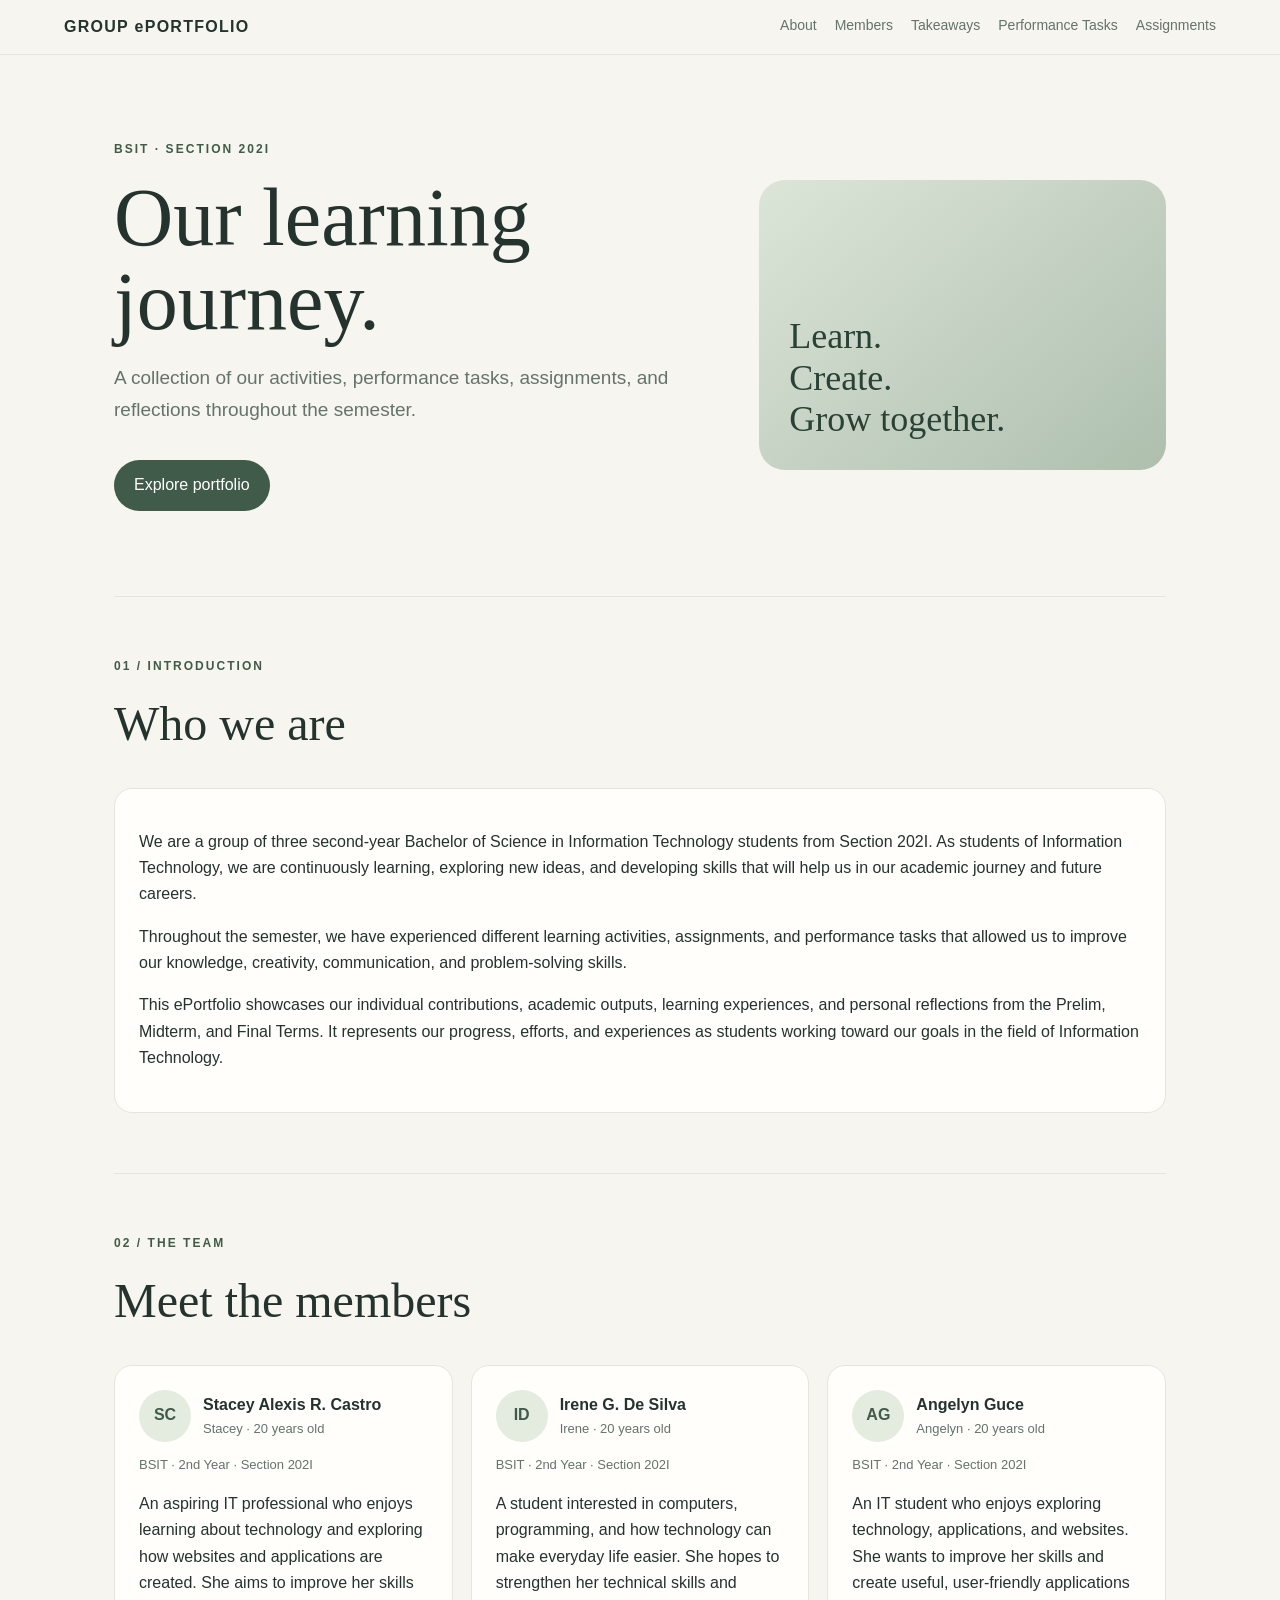
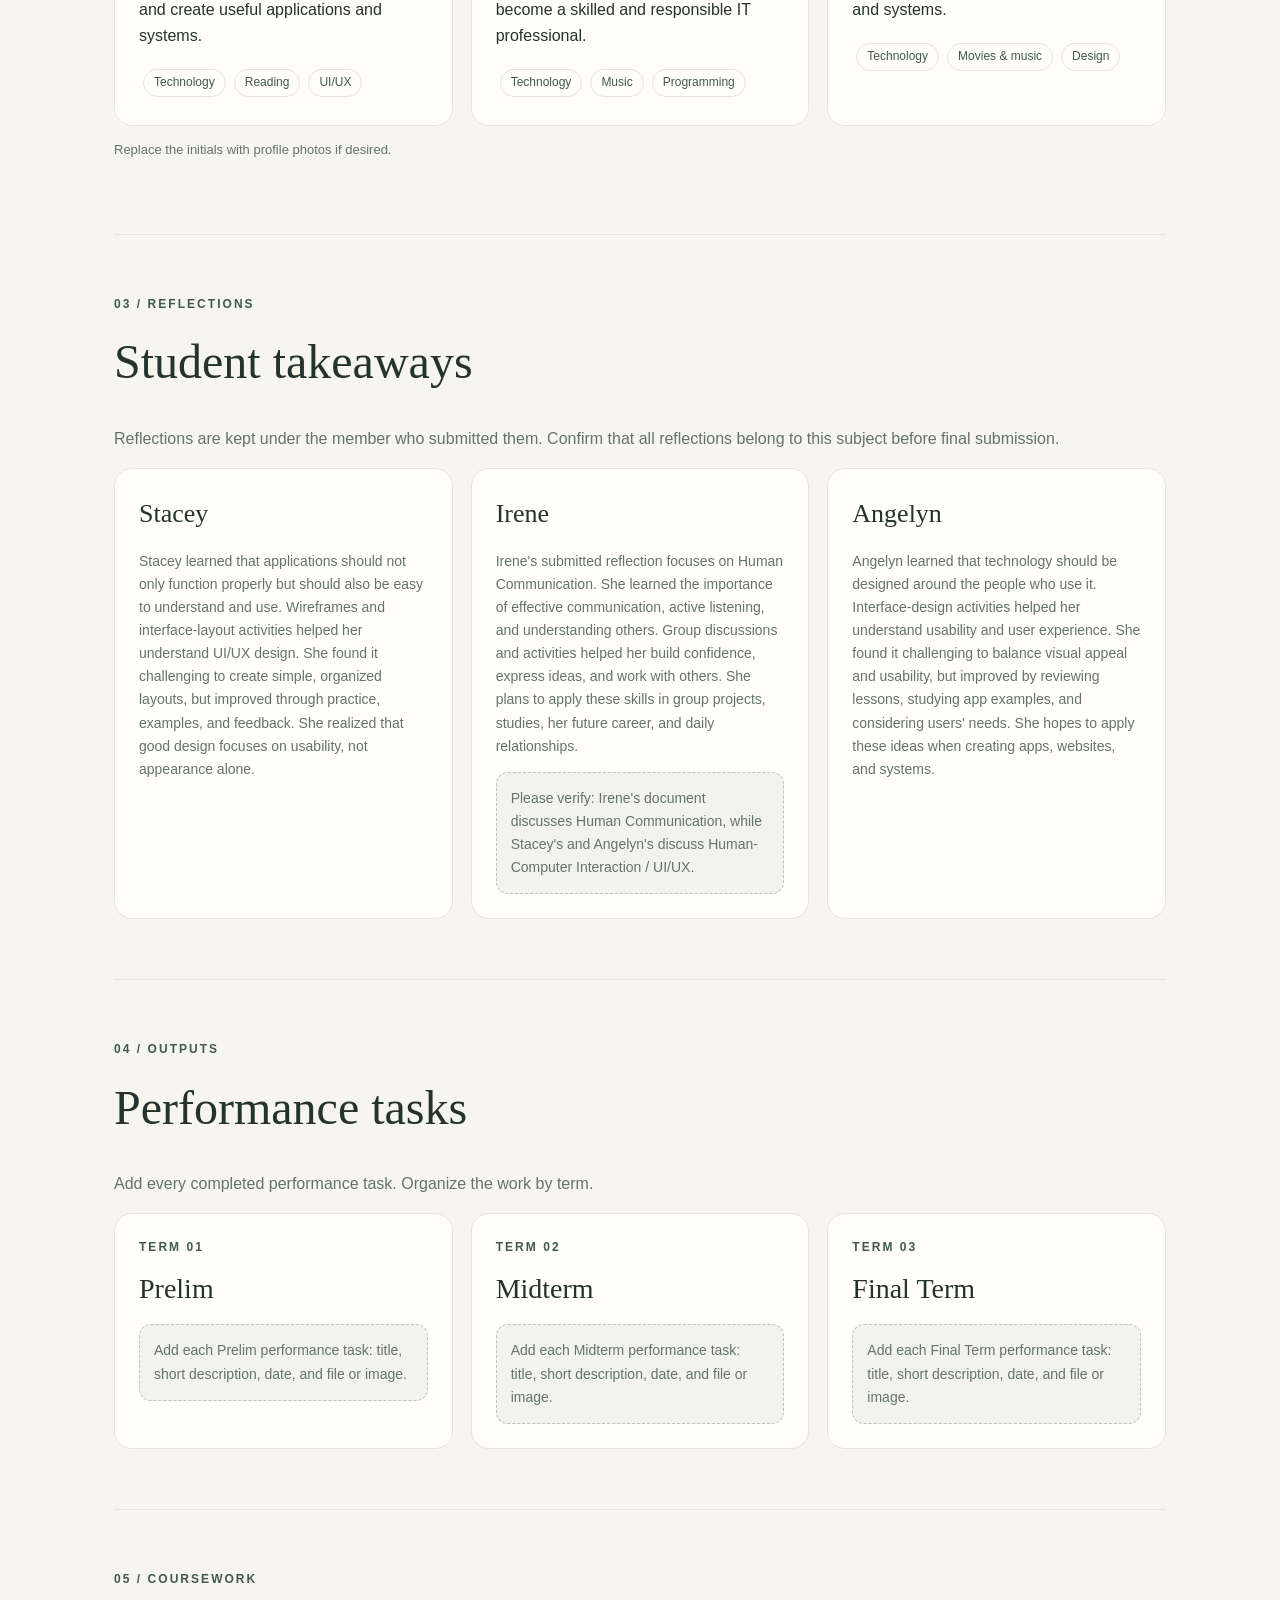
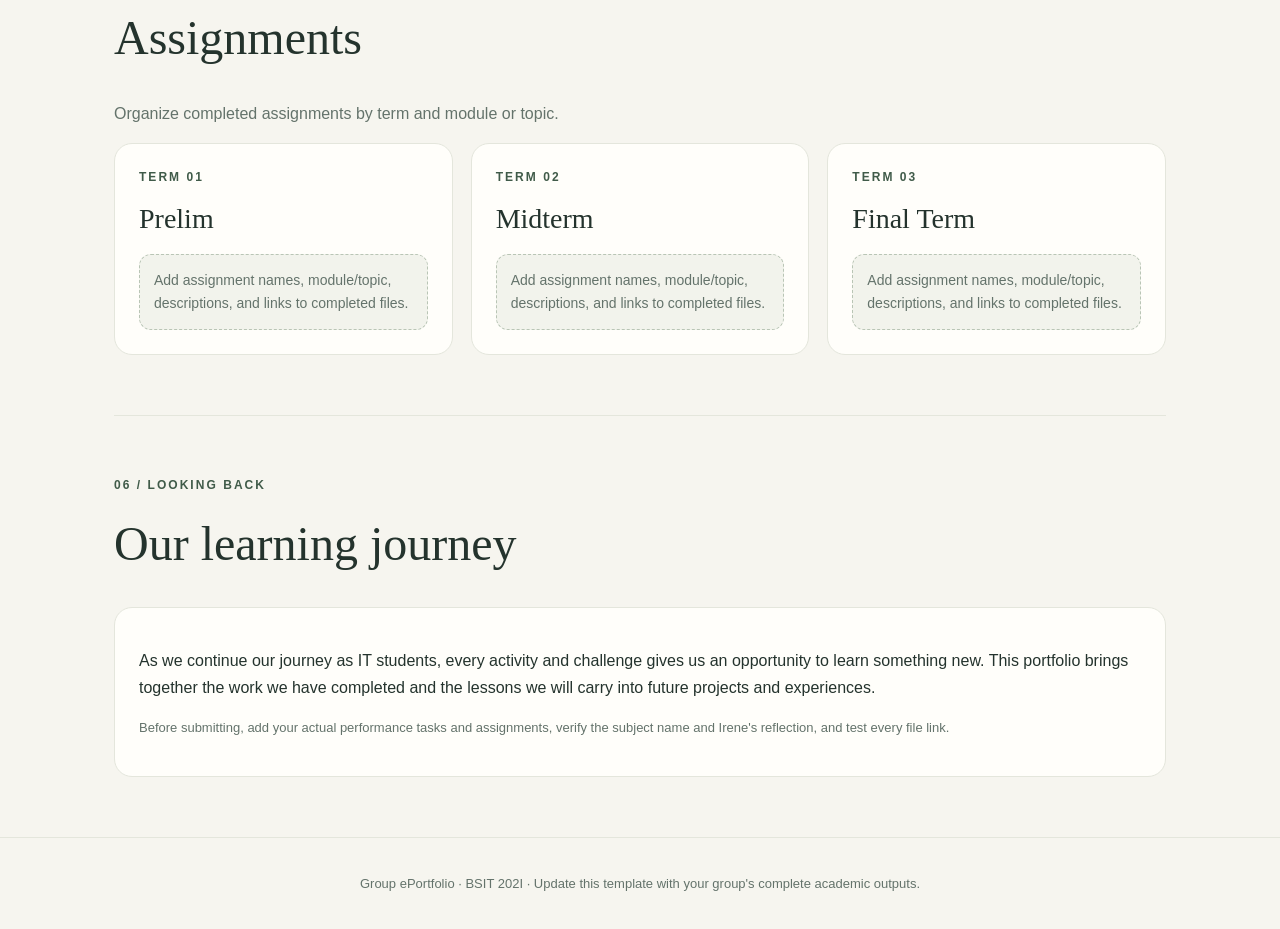
==== index.html @ 615e90ab "Add files via upload" ====
<!doctype html>
<html lang="en"><head><meta charset="utf-8"><meta name="viewport" content="width=device-width,initial-scale=1">
<title>Group ePortfolio | BSIT 202I</title>
<style>
:root{--bg:#f6f5ef;--ink:#24332d;--muted:#64736b;--green:#405b49;--line:#e4e6dc;--card:#fffefa}
*{box-sizing:border-box}html{scroll-behavior:smooth}body{margin:0;background:var(--bg);color:var(--ink);font:16px/1.65 Arial,sans-serif}
header{position:sticky;top:0;background:#f6f5eff2;border-bottom:1px solid var(--line);padding:14px 5%;z-index:2;display:flex;justify-content:space-between;gap:20px;flex-wrap:wrap}
.brand{font-weight:800;letter-spacing:.08em}nav{display:flex;gap:18px;flex-wrap:wrap}a{color:var(--green);text-decoration:none}nav a{font-size:14px;color:var(--muted)}
main{max-width:1100px;margin:auto;padding:0 24px}.hero{padding:85px 0;display:grid;grid-template-columns:1.2fr .8fr;gap:35px;align-items:center}
.eyebrow{font-size:12px;text-transform:uppercase;letter-spacing:.17em;font-weight:bold;color:var(--green)}
h1,h2,.term h3,.take h3{font-family:Georgia,serif;font-weight:normal}h1{font-size:clamp(48px,7vw,82px);line-height:1.02;margin:16px 0}
h2{font-size:clamp(34px,5vw,48px);margin:8px 0 24px}.lead{color:var(--muted);font-size:19px;max-width:580px}
.art{min-height:290px;border-radius:26px;background:linear-gradient(140deg,#dce5d8,#aebfae);padding:30px;display:flex;align-items:end;font:36px/1.15 Georgia;color:#294235}
.btn{display:inline-block;background:var(--green);color:white;padding:12px 20px;border-radius:30px;margin-top:16px}
section{padding:60px 0;border-top:1px solid var(--line)}.muted{color:var(--muted)}.card,.term{background:var(--card);border:1px solid var(--line);border-radius:18px;padding:24px}
.grid{display:grid;grid-template-columns:repeat(3,1fr);gap:18px}.avatar{width:52px;height:52px;border-radius:50%;background:#e4ebdf;display:inline-grid;place-items:center;color:var(--green);font-weight:bold;margin-right:12px}
.memberhead{display:flex;align-items:center;margin-bottom:12px}.meta{font-size:13px;color:var(--muted)}
.tag{display:inline-block;border:1px solid var(--line);border-radius:30px;padding:3px 10px;font-size:12px;margin:4px;color:var(--green)}
.take h3{font-size:26px;margin:0}.take p{font-size:14px;color:var(--muted)}
.term h3{font-size:28px;margin:8px 0}.placeholder{border:1px dashed #b9c5b5;background:#f2f3ec;border-radius:12px;padding:14px;color:var(--muted);font-size:14px;margin-top:12px}
footer{text-align:center;border-top:1px solid var(--line);padding:35px;color:var(--muted);font-size:13px}
@media(max-width:760px){.hero{grid-template-columns:1fr;padding:55px 0}.grid{grid-template-columns:1fr}header{display:block}nav{margin-top:10px;gap:12px}}
</style></head><body>
<header><div class="brand">GROUP ePORTFOLIO</div><nav><a href="#about">About</a><a href="#members">Members</a><a href="#takeaways">Takeaways</a><a href="#pt">Performance Tasks</a><a href="#assignments">Assignments</a></nav></header>
<main>
<div class="hero"><div><div class="eyebrow">BSIT · Section 202I</div><h1>Our learning<br>journey.</h1><p class="lead">A collection of our activities, performance tasks, assignments, and reflections throughout the semester.</p><a class="btn" href="#about">Explore portfolio</a></div><div class="art">Learn.<br>Create.<br>Grow together.</div></div>
<section id="about"><div class="eyebrow">01 / Introduction</div><h2>Who we are</h2><div class="card">
<p>We are a group of three second-year Bachelor of Science in Information Technology students from Section 202I. As students of Information Technology, we are continuously learning, exploring new ideas, and developing skills that will help us in our academic journey and future careers.</p>
<p>Throughout the semester, we have experienced different learning activities, assignments, and performance tasks that allowed us to improve our knowledge, creativity, communication, and problem-solving skills.</p>
<p>This ePortfolio showcases our individual contributions, academic outputs, learning experiences, and personal reflections from the Prelim, Midterm, and Final Terms. It represents our progress, efforts, and experiences as students working toward our goals in the field of Information Technology.</p></div></section>
<section id="members"><div class="eyebrow">02 / The team</div><h2>Meet the members</h2><div class="grid">
<article class="card"><div class="memberhead"><div class="avatar">SC</div><div><b>Stacey Alexis R. Castro</b><div class="meta">Stacey · 20 years old</div></div></div><div class="meta">BSIT · 2nd Year · Section 202I</div><p>An aspiring IT professional who enjoys learning about technology and exploring how websites and applications are created. She aims to improve her skills and create useful applications and systems.</p><span class="tag">Technology</span><span class="tag">Reading</span><span class="tag">UI/UX</span></article>
<article class="card"><div class="memberhead"><div class="avatar">ID</div><div><b>Irene G. De Silva</b><div class="meta">Irene · 20 years old</div></div></div><div class="meta">BSIT · 2nd Year · Section 202I</div><p>A student interested in computers, programming, and how technology can make everyday life easier. She hopes to strengthen her technical skills and become a skilled and responsible IT professional.</p><span class="tag">Technology</span><span class="tag">Music</span><span class="tag">Programming</span></article>
<article class="card"><div class="memberhead"><div class="avatar">AG</div><div><b>Angelyn Guce</b><div class="meta">Angelyn · 20 years old</div></div></div><div class="meta">BSIT · 2nd Year · Section 202I</div><p>An IT student who enjoys exploring technology, applications, and websites. She wants to improve her skills and create useful, user-friendly applications and systems.</p><span class="tag">Technology</span><span class="tag">Movies & music</span><span class="tag">Design</span></article>
</div><p class="meta">Replace the initials with profile photos if desired.</p></section>
<section id="takeaways"><div class="eyebrow">03 / Reflections</div><h2>Student takeaways</h2><p class="muted">Reflections are kept under the member who submitted them. Confirm that all reflections belong to this subject before final submission.</p><div class="grid">
<article class="card take"><h3>Stacey</h3><p>Stacey learned that applications should not only function properly but should also be easy to understand and use. Wireframes and interface-layout activities helped her understand UI/UX design. She found it challenging to create simple, organized layouts, but improved through practice, examples, and feedback. She realized that good design focuses on usability, not appearance alone.</p></article>
<article class="card take"><h3>Irene</h3><p>Irene's submitted reflection focuses on Human Communication. She learned the importance of effective communication, active listening, and understanding others. Group discussions and activities helped her build confidence, express ideas, and work with others. She plans to apply these skills in group projects, studies, her future career, and daily relationships.</p><div class="placeholder">Please verify: Irene's document discusses Human Communication, while Stacey's and Angelyn's discuss Human-Computer Interaction / UI/UX.</div></article>
<article class="card take"><h3>Angelyn</h3><p>Angelyn learned that technology should be designed around the people who use it. Interface-design activities helped her understand usability and user experience. She found it challenging to balance visual appeal and usability, but improved by reviewing lessons, studying app examples, and considering users' needs. She hopes to apply these ideas when creating apps, websites, and systems.</p></article>
</div></section>
<section id="pt"><div class="eyebrow">04 / Outputs</div><h2>Performance tasks</h2><p class="muted">Add every completed performance task. Organize the work by term.</p><div class="grid">
<div class="term"><div class="eyebrow">Term 01</div><h3>Prelim</h3><div class="placeholder">Add each Prelim performance task: title, short description, date, and file or image.</div></div>
<div class="term"><div class="eyebrow">Term 02</div><h3>Midterm</h3><div class="placeholder">Add each Midterm performance task: title, short description, date, and file or image.</div></div>
<div class="term"><div class="eyebrow">Term 03</div><h3>Final Term</h3><div class="placeholder">Add each Final Term performance task: title, short description, date, and file or image.</div></div>
</div></section>
<section id="assignments"><div class="eyebrow">05 / Coursework</div><h2>Assignments</h2><p class="muted">Organize completed assignments by term and module or topic.</p><div class="grid">
<div class="term"><div class="eyebrow">Term 01</div><h3>Prelim</h3><div class="placeholder">Add assignment names, module/topic, descriptions, and links to completed files.</div></div>
<div class="term"><div class="eyebrow">Term 02</div><h3>Midterm</h3><div class="placeholder">Add assignment names, module/topic, descriptions, and links to completed files.</div></div>
<div class="term"><div class="eyebrow">Term 03</div><h3>Final Term</h3><div class="placeholder">Add assignment names, module/topic, descriptions, and links to completed files.</div></div>
</div></section>
<section><div class="eyebrow">06 / Looking back</div><h2>Our learning journey</h2><div class="card"><p>As we continue our journey as IT students, every activity and challenge gives us an opportunity to learn something new. This portfolio brings together the work we have completed and the lessons we will carry into future projects and experiences.</p><p class="meta">Before submitting, add your actual performance tasks and assignments, verify the subject name and Irene's reflection, and test every file link.</p></div></section>
</main><footer>Group ePortfolio · BSIT 202I · Update this template with your group's complete academic outputs.</footer>
</body></html>
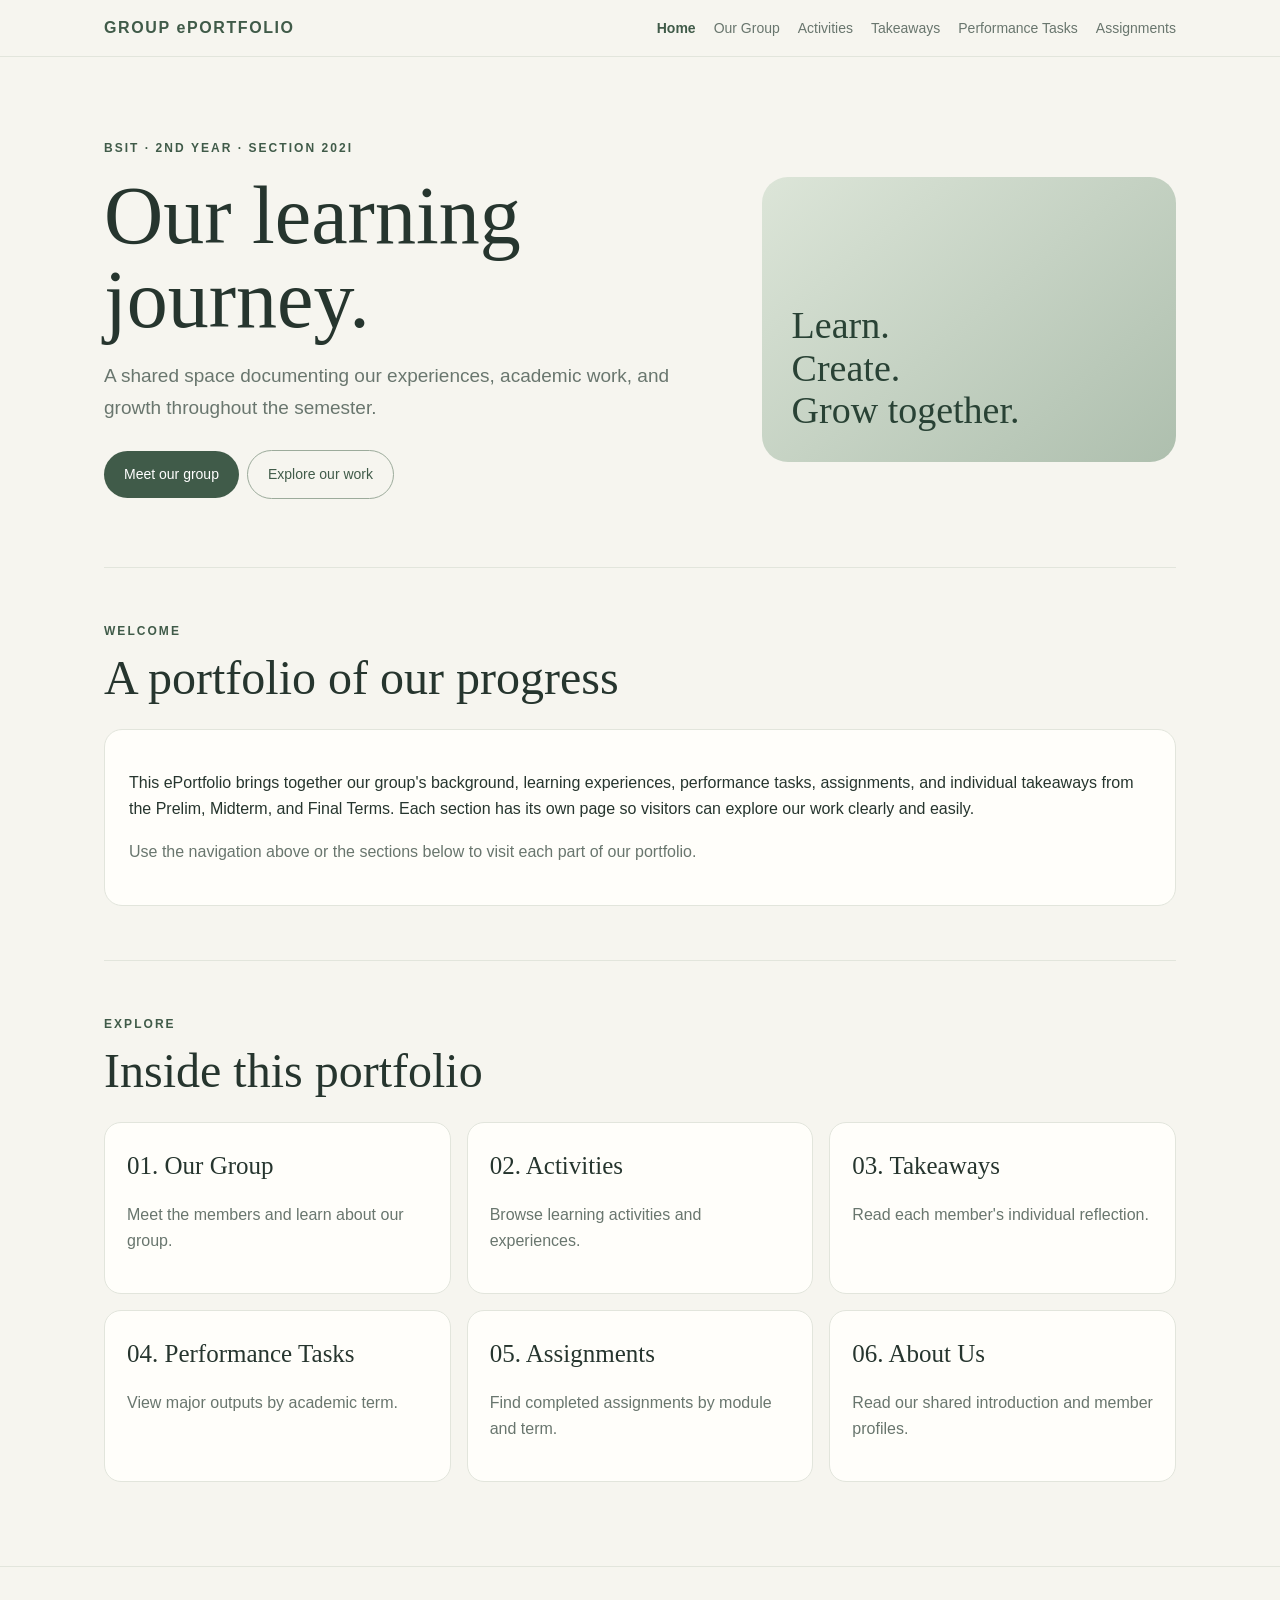
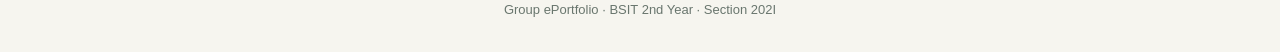
==== commit 6617c5ad: "Add files via upload" ====
--- a/index.html
+++ b/index.html
@@ -1,53 +1,14 @@
-<!doctype html>
-<html lang="en"><head><meta charset="utf-8"><meta name="viewport" content="width=device-width,initial-scale=1">
-<title>Group ePortfolio | BSIT 202I</title>
-<style>
-:root{--bg:#f6f5ef;--ink:#24332d;--muted:#64736b;--green:#405b49;--line:#e4e6dc;--card:#fffefa}
-*{box-sizing:border-box}html{scroll-behavior:smooth}body{margin:0;background:var(--bg);color:var(--ink);font:16px/1.65 Arial,sans-serif}
-header{position:sticky;top:0;background:#f6f5eff2;border-bottom:1px solid var(--line);padding:14px 5%;z-index:2;display:flex;justify-content:space-between;gap:20px;flex-wrap:wrap}
-.brand{font-weight:800;letter-spacing:.08em}nav{display:flex;gap:18px;flex-wrap:wrap}a{color:var(--green);text-decoration:none}nav a{font-size:14px;color:var(--muted)}
-main{max-width:1100px;margin:auto;padding:0 24px}.hero{padding:85px 0;display:grid;grid-template-columns:1.2fr .8fr;gap:35px;align-items:center}
-.eyebrow{font-size:12px;text-transform:uppercase;letter-spacing:.17em;font-weight:bold;color:var(--green)}
-h1,h2,.term h3,.take h3{font-family:Georgia,serif;font-weight:normal}h1{font-size:clamp(48px,7vw,82px);line-height:1.02;margin:16px 0}
-h2{font-size:clamp(34px,5vw,48px);margin:8px 0 24px}.lead{color:var(--muted);font-size:19px;max-width:580px}
-.art{min-height:290px;border-radius:26px;background:linear-gradient(140deg,#dce5d8,#aebfae);padding:30px;display:flex;align-items:end;font:36px/1.15 Georgia;color:#294235}
-.btn{display:inline-block;background:var(--green);color:white;padding:12px 20px;border-radius:30px;margin-top:16px}
-section{padding:60px 0;border-top:1px solid var(--line)}.muted{color:var(--muted)}.card,.term{background:var(--card);border:1px solid var(--line);border-radius:18px;padding:24px}
-.grid{display:grid;grid-template-columns:repeat(3,1fr);gap:18px}.avatar{width:52px;height:52px;border-radius:50%;background:#e4ebdf;display:inline-grid;place-items:center;color:var(--green);font-weight:bold;margin-right:12px}
-.memberhead{display:flex;align-items:center;margin-bottom:12px}.meta{font-size:13px;color:var(--muted)}
-.tag{display:inline-block;border:1px solid var(--line);border-radius:30px;padding:3px 10px;font-size:12px;margin:4px;color:var(--green)}
-.take h3{font-size:26px;margin:0}.take p{font-size:14px;color:var(--muted)}
-.term h3{font-size:28px;margin:8px 0}.placeholder{border:1px dashed #b9c5b5;background:#f2f3ec;border-radius:12px;padding:14px;color:var(--muted);font-size:14px;margin-top:12px}
-footer{text-align:center;border-top:1px solid var(--line);padding:35px;color:var(--muted);font-size:13px}
-@media(max-width:760px){.hero{grid-template-columns:1fr;padding:55px 0}.grid{grid-template-columns:1fr}header{display:block}nav{margin-top:10px;gap:12px}}
-</style></head><body>
-<header><div class="brand">GROUP ePORTFOLIO</div><nav><a href="#about">About</a><a href="#members">Members</a><a href="#takeaways">Takeaways</a><a href="#pt">Performance Tasks</a><a href="#assignments">Assignments</a></nav></header>
+<!doctype html><html lang="en"><head><meta charset="utf-8"><meta name="viewport" content="width=device-width,initial-scale=1"><title>Home | Group ePortfolio</title><link rel="stylesheet" href="style.css"></head><body>
+<header><div class="nav"><a class="brand" href="index.html" style="text-decoration:none">GROUP ePORTFOLIO</a><nav><a class="active" href="index.html">Home</a><a class="" href="group.html">Our Group</a><a class="" href="activities.html">Activities</a><a class="" href="takeaways.html">Takeaways</a><a class="" href="performance.html">Performance Tasks</a><a class="" href="assignments.html">Assignments</a></nav></div></header>
 <main>
-<div class="hero"><div><div class="eyebrow">BSIT · Section 202I</div><h1>Our learning<br>journey.</h1><p class="lead">A collection of our activities, performance tasks, assignments, and reflections throughout the semester.</p><a class="btn" href="#about">Explore portfolio</a></div><div class="art">Learn.<br>Create.<br>Grow together.</div></div>
-<section id="about"><div class="eyebrow">01 / Introduction</div><h2>Who we are</h2><div class="card">
-<p>We are a group of three second-year Bachelor of Science in Information Technology students from Section 202I. As students of Information Technology, we are continuously learning, exploring new ideas, and developing skills that will help us in our academic journey and future careers.</p>
-<p>Throughout the semester, we have experienced different learning activities, assignments, and performance tasks that allowed us to improve our knowledge, creativity, communication, and problem-solving skills.</p>
-<p>This ePortfolio showcases our individual contributions, academic outputs, learning experiences, and personal reflections from the Prelim, Midterm, and Final Terms. It represents our progress, efforts, and experiences as students working toward our goals in the field of Information Technology.</p></div></section>
-<section id="members"><div class="eyebrow">02 / The team</div><h2>Meet the members</h2><div class="grid">
-<article class="card"><div class="memberhead"><div class="avatar">SC</div><div><b>Stacey Alexis R. Castro</b><div class="meta">Stacey · 20 years old</div></div></div><div class="meta">BSIT · 2nd Year · Section 202I</div><p>An aspiring IT professional who enjoys learning about technology and exploring how websites and applications are created. She aims to improve her skills and create useful applications and systems.</p><span class="tag">Technology</span><span class="tag">Reading</span><span class="tag">UI/UX</span></article>
-<article class="card"><div class="memberhead"><div class="avatar">ID</div><div><b>Irene G. De Silva</b><div class="meta">Irene · 20 years old</div></div></div><div class="meta">BSIT · 2nd Year · Section 202I</div><p>A student interested in computers, programming, and how technology can make everyday life easier. She hopes to strengthen her technical skills and become a skilled and responsible IT professional.</p><span class="tag">Technology</span><span class="tag">Music</span><span class="tag">Programming</span></article>
-<article class="card"><div class="memberhead"><div class="avatar">AG</div><div><b>Angelyn Guce</b><div class="meta">Angelyn · 20 years old</div></div></div><div class="meta">BSIT · 2nd Year · Section 202I</div><p>An IT student who enjoys exploring technology, applications, and websites. She wants to improve her skills and create useful, user-friendly applications and systems.</p><span class="tag">Technology</span><span class="tag">Movies & music</span><span class="tag">Design</span></article>
-</div><p class="meta">Replace the initials with profile photos if desired.</p></section>
-<section id="takeaways"><div class="eyebrow">03 / Reflections</div><h2>Student takeaways</h2><p class="muted">Reflections are kept under the member who submitted them. Confirm that all reflections belong to this subject before final submission.</p><div class="grid">
-<article class="card take"><h3>Stacey</h3><p>Stacey learned that applications should not only function properly but should also be easy to understand and use. Wireframes and interface-layout activities helped her understand UI/UX design. She found it challenging to create simple, organized layouts, but improved through practice, examples, and feedback. She realized that good design focuses on usability, not appearance alone.</p></article>
-<article class="card take"><h3>Irene</h3><p>Irene's submitted reflection focuses on Human Communication. She learned the importance of effective communication, active listening, and understanding others. Group discussions and activities helped her build confidence, express ideas, and work with others. She plans to apply these skills in group projects, studies, her future career, and daily relationships.</p><div class="placeholder">Please verify: Irene's document discusses Human Communication, while Stacey's and Angelyn's discuss Human-Computer Interaction / UI/UX.</div></article>
-<article class="card take"><h3>Angelyn</h3><p>Angelyn learned that technology should be designed around the people who use it. Interface-design activities helped her understand usability and user experience. She found it challenging to balance visual appeal and usability, but improved by reviewing lessons, studying app examples, and considering users' needs. She hopes to apply these ideas when creating apps, websites, and systems.</p></article>
+<div class="hero"><div><div class="eyebrow">BSIT · 2nd Year · Section 202I</div><h1>Our learning<br>journey.</h1><p class="lead">A shared space documenting our experiences, academic work, and growth throughout the semester.</p><a class="btn" href="group.html">Meet our group</a><a class="btn alt" href="activities.html">Explore our work</a></div><div class="art">Learn.<br>Create.<br>Grow together.</div></div>
+<section><div class="eyebrow">Welcome</div><h2>A portfolio of our progress</h2><div class="card"><p>This ePortfolio brings together our group's background, learning experiences, performance tasks, assignments, and individual takeaways from the Prelim, Midterm, and Final Terms. Each section has its own page so visitors can explore our work clearly and easily.</p><p class="muted">Use the navigation above or the sections below to visit each part of our portfolio.</p></div></section>
+<section><div class="eyebrow">Explore</div><h2>Inside this portfolio</h2><div class="quicklinks">
+<a href="group.html"><h3>01. Our Group</h3><p class="muted">Meet the members and learn about our group.</p></a>
+<a href="activities.html"><h3>02. Activities</h3><p class="muted">Browse learning activities and experiences.</p></a>
+<a href="takeaways.html"><h3>03. Takeaways</h3><p class="muted">Read each member's individual reflection.</p></a>
+<a href="performance.html"><h3>04. Performance Tasks</h3><p class="muted">View major outputs by academic term.</p></a>
+<a href="assignments.html"><h3>05. Assignments</h3><p class="muted">Find completed assignments by module and term.</p></a>
+<a href="group.html#intro"><h3>06. About Us</h3><p class="muted">Read our shared introduction and member profiles.</p></a>
 </div></section>
-<section id="pt"><div class="eyebrow">04 / Outputs</div><h2>Performance tasks</h2><p class="muted">Add every completed performance task. Organize the work by term.</p><div class="grid">
-<div class="term"><div class="eyebrow">Term 01</div><h3>Prelim</h3><div class="placeholder">Add each Prelim performance task: title, short description, date, and file or image.</div></div>
-<div class="term"><div class="eyebrow">Term 02</div><h3>Midterm</h3><div class="placeholder">Add each Midterm performance task: title, short description, date, and file or image.</div></div>
-<div class="term"><div class="eyebrow">Term 03</div><h3>Final Term</h3><div class="placeholder">Add each Final Term performance task: title, short description, date, and file or image.</div></div>
-</div></section>
-<section id="assignments"><div class="eyebrow">05 / Coursework</div><h2>Assignments</h2><p class="muted">Organize completed assignments by term and module or topic.</p><div class="grid">
-<div class="term"><div class="eyebrow">Term 01</div><h3>Prelim</h3><div class="placeholder">Add assignment names, module/topic, descriptions, and links to completed files.</div></div>
-<div class="term"><div class="eyebrow">Term 02</div><h3>Midterm</h3><div class="placeholder">Add assignment names, module/topic, descriptions, and links to completed files.</div></div>
-<div class="term"><div class="eyebrow">Term 03</div><h3>Final Term</h3><div class="placeholder">Add assignment names, module/topic, descriptions, and links to completed files.</div></div>
-</div></section>
-<section><div class="eyebrow">06 / Looking back</div><h2>Our learning journey</h2><div class="card"><p>As we continue our journey as IT students, every activity and challenge gives us an opportunity to learn something new. This portfolio brings together the work we have completed and the lessons we will carry into future projects and experiences.</p><p class="meta">Before submitting, add your actual performance tasks and assignments, verify the subject name and Irene's reflection, and test every file link.</p></div></section>
-</main><footer>Group ePortfolio · BSIT 202I · Update this template with your group's complete academic outputs.</footer>
-</body></html>+</main><footer>Group ePortfolio · BSIT 2nd Year · Section 202I</footer></body></html>
--- a/style.css
+++ b/style.css
@@ -0,0 +1,21 @@
+
+:root{--bg:#f6f5ef;--ink:#26352e;--muted:#69766e;--green:#405b49;--sage:#dce5d8;--line:#e2e5dc;--card:#fffefa}
+*{box-sizing:border-box}html{scroll-behavior:smooth}body{margin:0;background:var(--bg);color:var(--ink);font:16px/1.65 Arial,sans-serif}
+header{position:sticky;top:0;z-index:5;background:#f6f5eff2;backdrop-filter:blur(10px);border-bottom:1px solid var(--line)}
+.nav{max-width:1120px;margin:auto;padding:15px 24px;display:flex;justify-content:space-between;align-items:center;gap:22px;flex-wrap:wrap}
+.brand{font-weight:800;letter-spacing:.1em;color:var(--green)}nav{display:flex;gap:18px;flex-wrap:wrap}nav a{font-size:14px;color:var(--muted);text-decoration:none}nav a:hover,nav a.active{color:var(--green);font-weight:bold}
+main{max-width:1120px;margin:auto;padding:0 24px}.hero{padding:82px 0 68px;display:grid;grid-template-columns:1.2fr .8fr;gap:36px;align-items:center}
+.eyebrow{font-size:12px;text-transform:uppercase;letter-spacing:.17em;font-weight:bold;color:var(--green)}
+h1,h2,h3{font-family:Georgia,serif;font-weight:normal}h1{font-size:clamp(48px,7vw,82px);line-height:1.02;margin:15px 0}h2{font-size:clamp(34px,5vw,48px);line-height:1.1;margin:10px 0 24px}h3{font-size:25px;margin:0 0 8px}
+.lead{font-size:19px;color:var(--muted);max-width:620px}.art{min-height:285px;border-radius:26px;background:linear-gradient(140deg,#dce5d8,#aebfae);padding:30px;display:flex;align-items:end;font:38px/1.12 Georgia;color:#294235}
+.btn{display:inline-block;background:var(--green);color:white;text-decoration:none;padding:12px 20px;border-radius:30px;margin:8px 8px 0 0;font-size:14px}.btn.alt{background:transparent;color:var(--green);border:1px solid #9cab9b}
+section{padding:54px 0;border-top:1px solid var(--line)}.card,.term{background:var(--card);border:1px solid var(--line);border-radius:18px;padding:24px}
+.grid{display:grid;grid-template-columns:repeat(3,1fr);gap:18px}.grid.two{grid-template-columns:repeat(2,1fr)}
+.memberhead{display:flex;align-items:center;gap:13px;margin-bottom:14px}.avatar{width:70px;height:70px;border-radius:50%;object-fit:cover;border:2px solid white;box-shadow:0 0 0 1px var(--line)}
+.meta,.small{font-size:13px;color:var(--muted)}.tag{display:inline-block;border:1px solid var(--line);border-radius:30px;padding:3px 10px;font-size:12px;margin:4px;color:var(--green)}
+.muted{color:var(--muted)}.placeholder{border:1px dashed #b9c5b5;background:#f2f3ec;border-radius:12px;padding:15px;color:var(--muted);font-size:14px;margin-top:12px}
+.page-intro{padding:58px 0 35px}.page-intro p{color:var(--muted);max-width:720px;font-size:17px}
+.term h3{font-size:30px;margin:8px 0}.take p{font-size:14px;color:var(--muted)}
+footer{text-align:center;border-top:1px solid var(--line);padding:32px 20px;color:var(--muted);font-size:13px;margin-top:30px}
+.quicklinks{display:grid;grid-template-columns:repeat(3,1fr);gap:16px}.quicklinks a{display:block;text-decoration:none;color:var(--ink);background:var(--card);border:1px solid var(--line);border-radius:17px;padding:22px}.quicklinks a:hover{border-color:#9cab9b;transform:translateY(-2px)}
+@media(max-width:760px){.hero{grid-template-columns:1fr;padding:55px 0}.grid,.grid.two,.quicklinks{grid-template-columns:1fr}.nav{display:block}nav{margin-top:12px;gap:12px}}
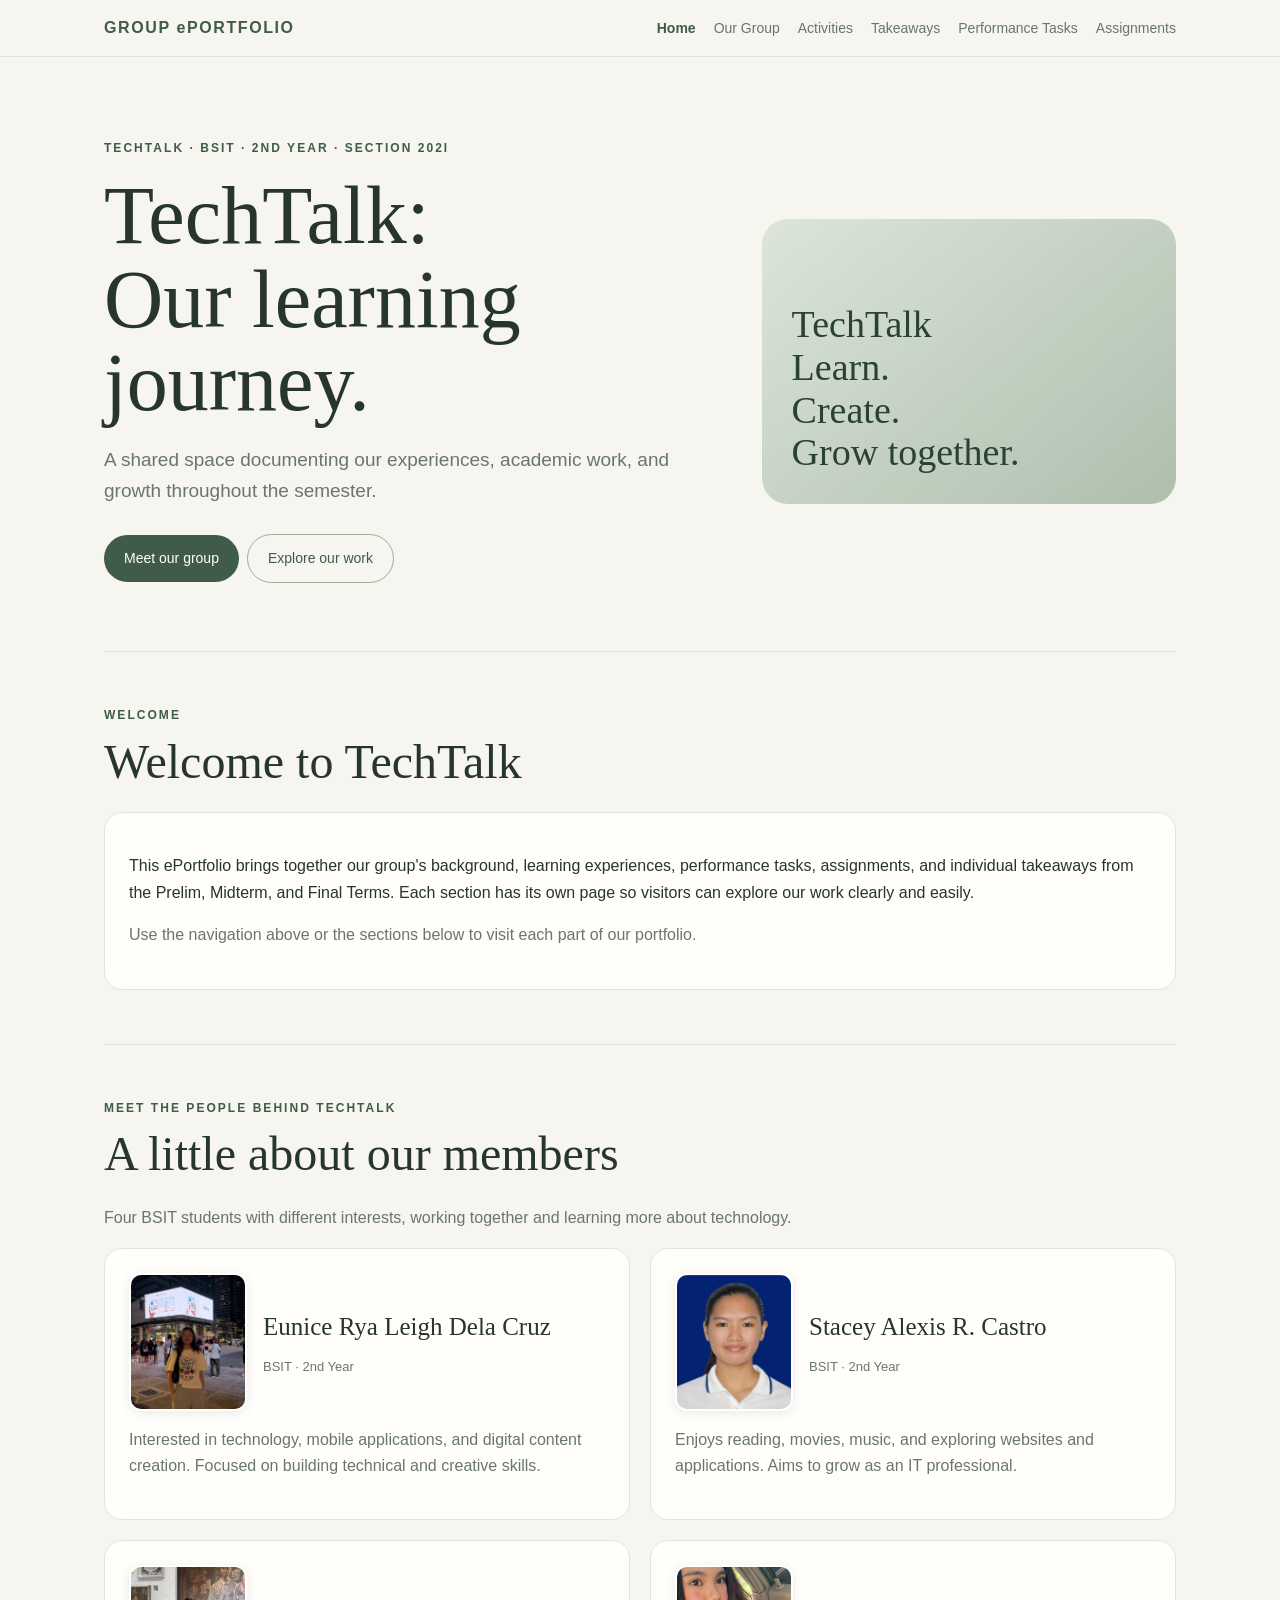
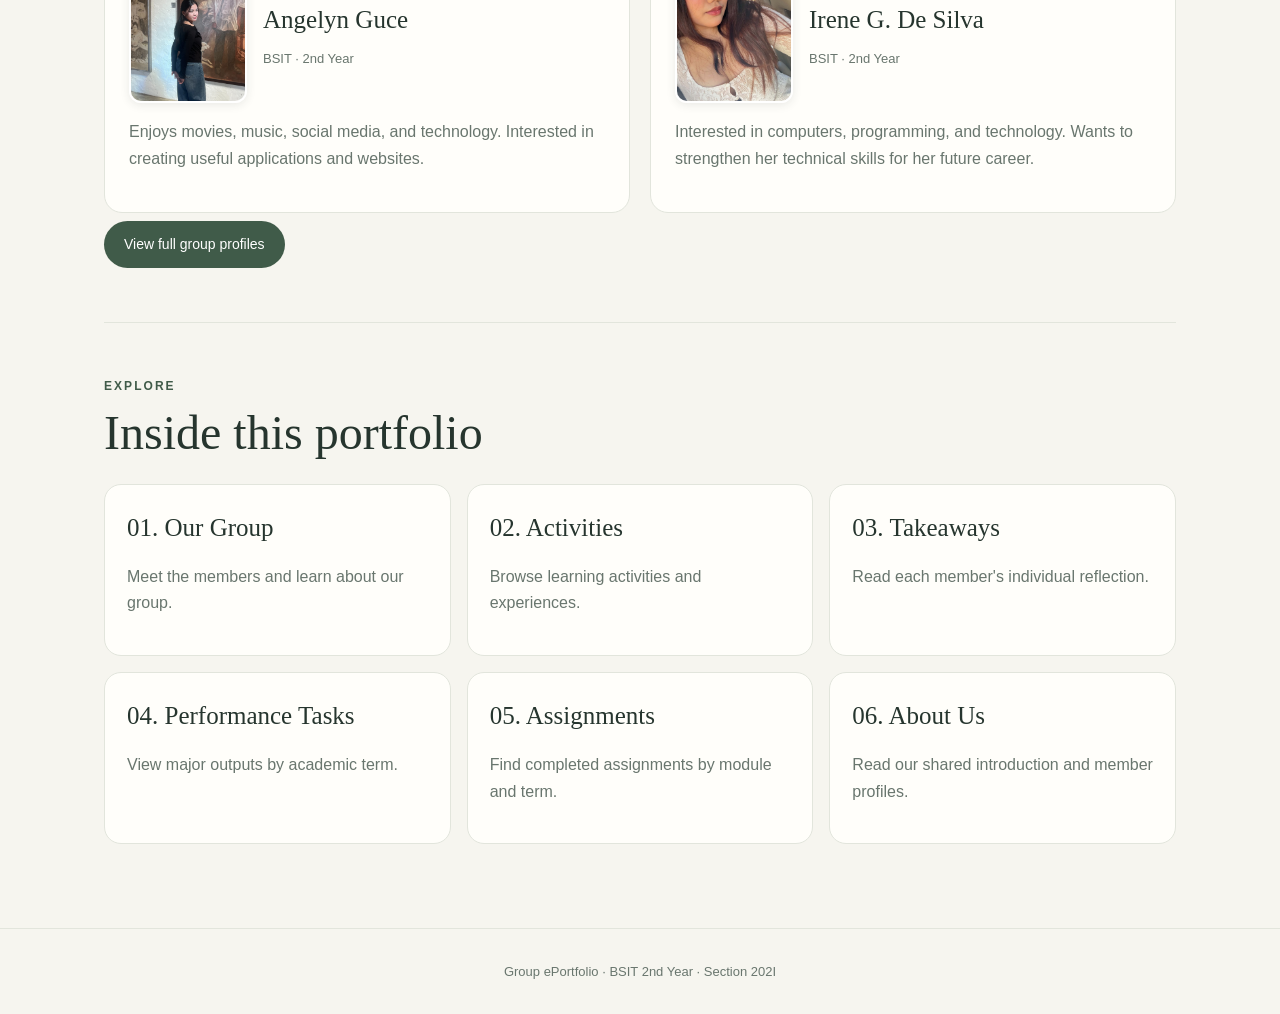
==== commit 05f434dc: "Add files via upload" ====
--- a/index.html
+++ b/index.html
@@ -1,8 +1,15 @@
 <!doctype html><html lang="en"><head><meta charset="utf-8"><meta name="viewport" content="width=device-width,initial-scale=1"><title>Home | Group ePortfolio</title><link rel="stylesheet" href="style.css"></head><body>
 <header><div class="nav"><a class="brand" href="index.html" style="text-decoration:none">GROUP ePORTFOLIO</a><nav><a class="active" href="index.html">Home</a><a class="" href="group.html">Our Group</a><a class="" href="activities.html">Activities</a><a class="" href="takeaways.html">Takeaways</a><a class="" href="performance.html">Performance Tasks</a><a class="" href="assignments.html">Assignments</a></nav></div></header>
 <main>
-<div class="hero"><div><div class="eyebrow">BSIT · 2nd Year · Section 202I</div><h1>Our learning<br>journey.</h1><p class="lead">A shared space documenting our experiences, academic work, and growth throughout the semester.</p><a class="btn" href="group.html">Meet our group</a><a class="btn alt" href="activities.html">Explore our work</a></div><div class="art">Learn.<br>Create.<br>Grow together.</div></div>
-<section><div class="eyebrow">Welcome</div><h2>A portfolio of our progress</h2><div class="card"><p>This ePortfolio brings together our group's background, learning experiences, performance tasks, assignments, and individual takeaways from the Prelim, Midterm, and Final Terms. Each section has its own page so visitors can explore our work clearly and easily.</p><p class="muted">Use the navigation above or the sections below to visit each part of our portfolio.</p></div></section>
+<div class="hero"><div><div class="eyebrow">TECHTALK · BSIT · 2nd Year · Section 202I</div><h1>TechTalk:<br>Our learning journey.</h1><p class="lead">A shared space documenting our experiences, academic work, and growth throughout the semester.</p><a class="btn" href="group.html">Meet our group</a><a class="btn alt" href="activities.html">Explore our work</a></div><div class="art">TechTalk<br>Learn.<br>Create.<br>Grow together.</div></div>
+<section><div class="eyebrow">Welcome</div><h2>Welcome to TechTalk</h2><div class="card"><p>This ePortfolio brings together our group's background, learning experiences, performance tasks, assignments, and individual takeaways from the Prelim, Midterm, and Final Terms. Each section has its own page so visitors can explore our work clearly and easily.</p><p class="muted">Use the navigation above or the sections below to visit each part of our portfolio.</p></div></section>
+
+<section><div class="eyebrow">Meet the people behind TechTalk</div><h2>A little about our members</h2><p class="muted">Four BSIT students with different interests, working together and learning more about technology.</p><div class="grid">
+<article class="card"><div class="memberhead"><img class="avatar" src="images/eunice.png" alt="Eunice Rya Leigh Dela Cruz"><div><h3>Eunice Rya Leigh Dela Cruz</h3><div class="meta">BSIT · 2nd Year</div></div></div><p class="muted">Interested in technology, mobile applications, and digital content creation. Focused on building technical and creative skills.</p></article>
+<article class="card"><div class="memberhead"><img class="avatar" src="images/stacey.png" alt="Stacey Alexis R. Castro"><div><h3>Stacey Alexis R. Castro</h3><div class="meta">BSIT · 2nd Year</div></div></div><p class="muted">Enjoys reading, movies, music, and exploring websites and applications. Aims to grow as an IT professional.</p></article>
+<article class="card"><div class="memberhead"><img class="avatar" src="images/angelyn.png" alt="Angelyn Guce"><div><h3>Angelyn Guce</h3><div class="meta">BSIT · 2nd Year</div></div></div><p class="muted">Enjoys movies, music, social media, and technology. Interested in creating useful applications and websites.</p></article>
+<article class="card"><div class="memberhead"><img class="avatar" src="images/irene.png" alt="Irene G. De Silva"><div><h3>Irene G. De Silva</h3><div class="meta">BSIT · 2nd Year</div></div></div><p class="muted">Interested in computers, programming, and technology. Wants to strengthen her technical skills for her future career.</p></article>
+</div><a class="btn" href="group.html">View full group profiles</a></section>
 <section><div class="eyebrow">Explore</div><h2>Inside this portfolio</h2><div class="quicklinks">
 <a href="group.html"><h3>01. Our Group</h3><p class="muted">Meet the members and learn about our group.</p></a>
 <a href="activities.html"><h3>02. Activities</h3><p class="muted">Browse learning activities and experiences.</p></a>
--- a/style.css
+++ b/style.css
@@ -10,12 +10,12 @@
 .lead{font-size:19px;color:var(--muted);max-width:620px}.art{min-height:285px;border-radius:26px;background:linear-gradient(140deg,#dce5d8,#aebfae);padding:30px;display:flex;align-items:end;font:38px/1.12 Georgia;color:#294235}
 .btn{display:inline-block;background:var(--green);color:white;text-decoration:none;padding:12px 20px;border-radius:30px;margin:8px 8px 0 0;font-size:14px}.btn.alt{background:transparent;color:var(--green);border:1px solid #9cab9b}
 section{padding:54px 0;border-top:1px solid var(--line)}.card,.term{background:var(--card);border:1px solid var(--line);border-radius:18px;padding:24px}
-.grid{display:grid;grid-template-columns:repeat(3,1fr);gap:18px}.grid.two{grid-template-columns:repeat(2,1fr)}
-.memberhead{display:flex;align-items:center;gap:13px;margin-bottom:14px}.avatar{width:70px;height:70px;border-radius:50%;object-fit:cover;border:2px solid white;box-shadow:0 0 0 1px var(--line)}
+.grid{display:grid;grid-template-columns:repeat(2,1fr);gap:20px}.grid.two{grid-template-columns:repeat(2,1fr)}
+.memberhead{display:flex;align-items:center;gap:16px;margin-bottom:16px}.avatar{width:118px;height:138px;border-radius:12px;object-fit:cover;object-position:center;border:2px solid white;box-shadow:0 2px 10px #26352e1a;flex-shrink:0}
 .meta,.small{font-size:13px;color:var(--muted)}.tag{display:inline-block;border:1px solid var(--line);border-radius:30px;padding:3px 10px;font-size:12px;margin:4px;color:var(--green)}
 .muted{color:var(--muted)}.placeholder{border:1px dashed #b9c5b5;background:#f2f3ec;border-radius:12px;padding:15px;color:var(--muted);font-size:14px;margin-top:12px}
 .page-intro{padding:58px 0 35px}.page-intro p{color:var(--muted);max-width:720px;font-size:17px}
 .term h3{font-size:30px;margin:8px 0}.take p{font-size:14px;color:var(--muted)}
 footer{text-align:center;border-top:1px solid var(--line);padding:32px 20px;color:var(--muted);font-size:13px;margin-top:30px}
 .quicklinks{display:grid;grid-template-columns:repeat(3,1fr);gap:16px}.quicklinks a{display:block;text-decoration:none;color:var(--ink);background:var(--card);border:1px solid var(--line);border-radius:17px;padding:22px}.quicklinks a:hover{border-color:#9cab9b;transform:translateY(-2px)}
-@media(max-width:760px){.hero{grid-template-columns:1fr;padding:55px 0}.grid,.grid.two,.quicklinks{grid-template-columns:1fr}.nav{display:block}nav{margin-top:12px;gap:12px}}
+@media(max-width:760px){.hero{grid-template-columns:1fr;padding:55px 0}.grid,.grid.two,.quicklinks{grid-template-columns:1fr}.avatar{width:104px;height:124px}.nav{display:block}nav{margin-top:12px;gap:12px}}
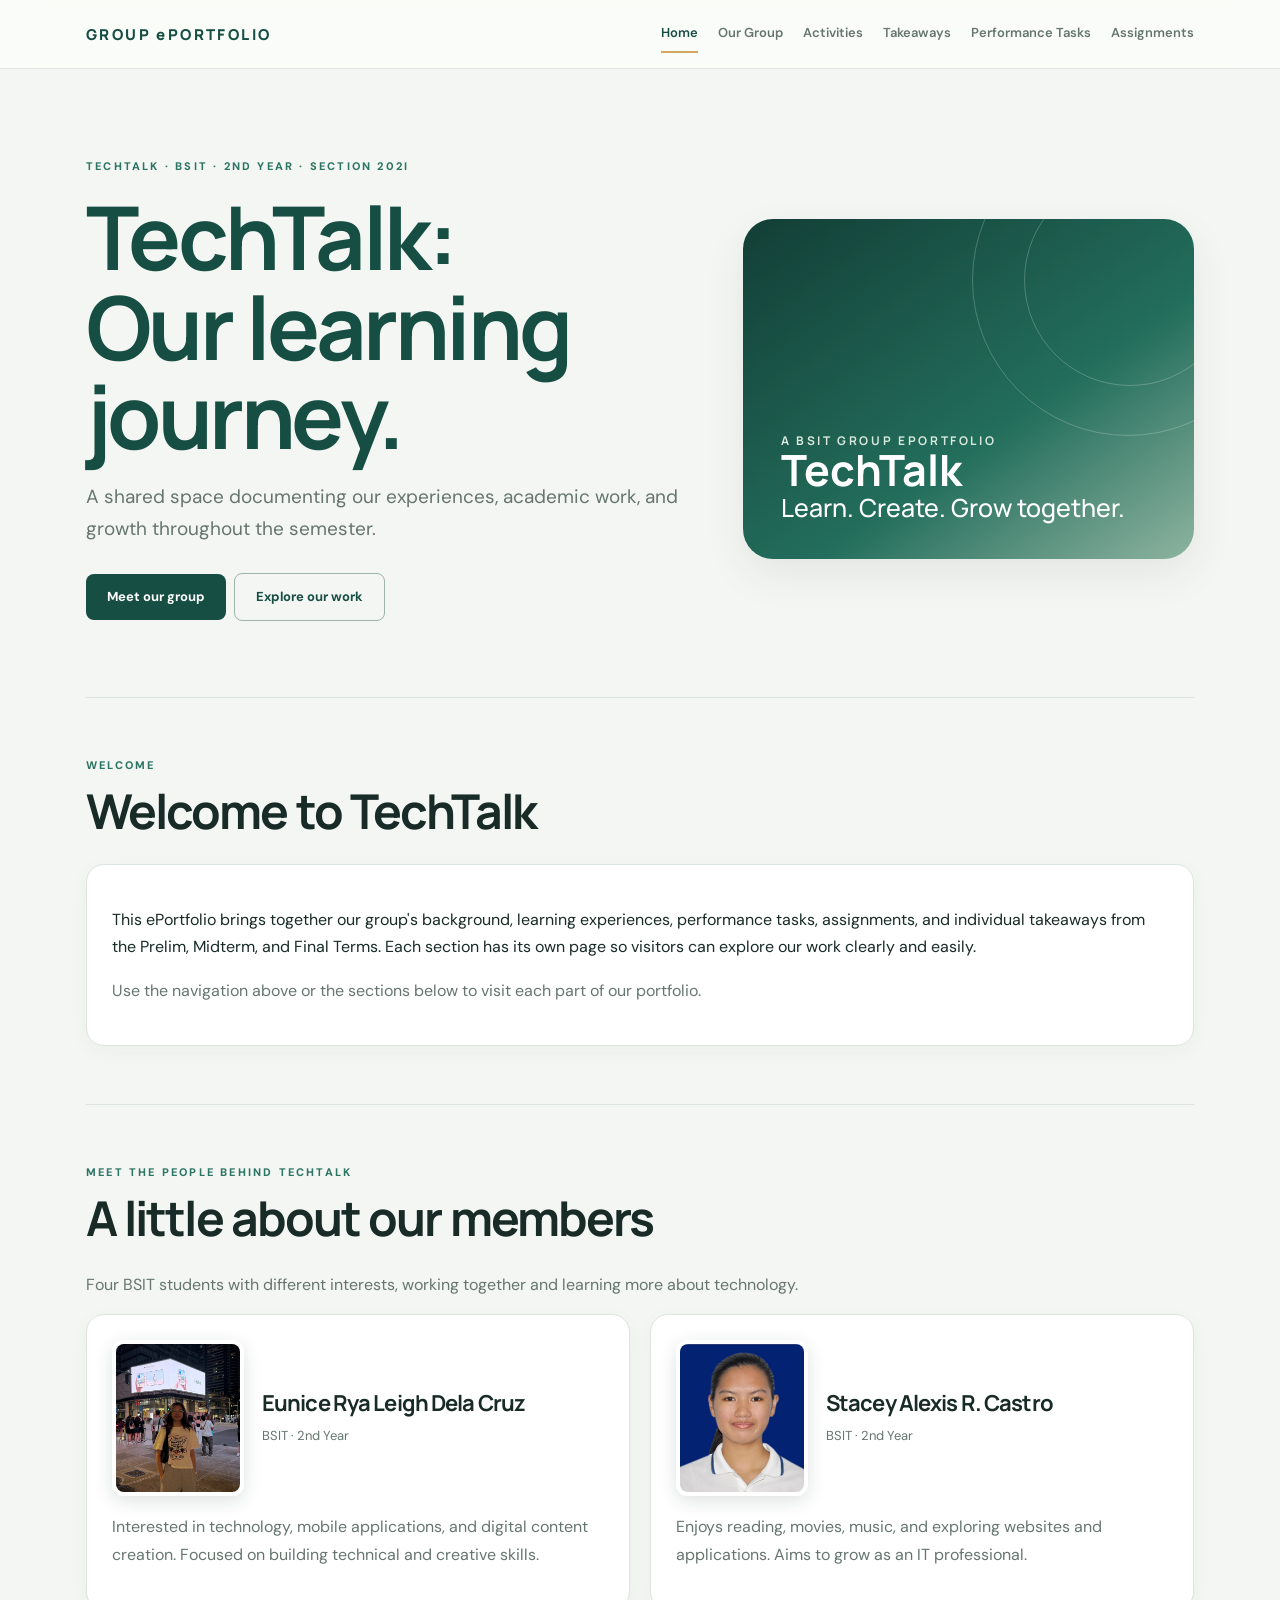
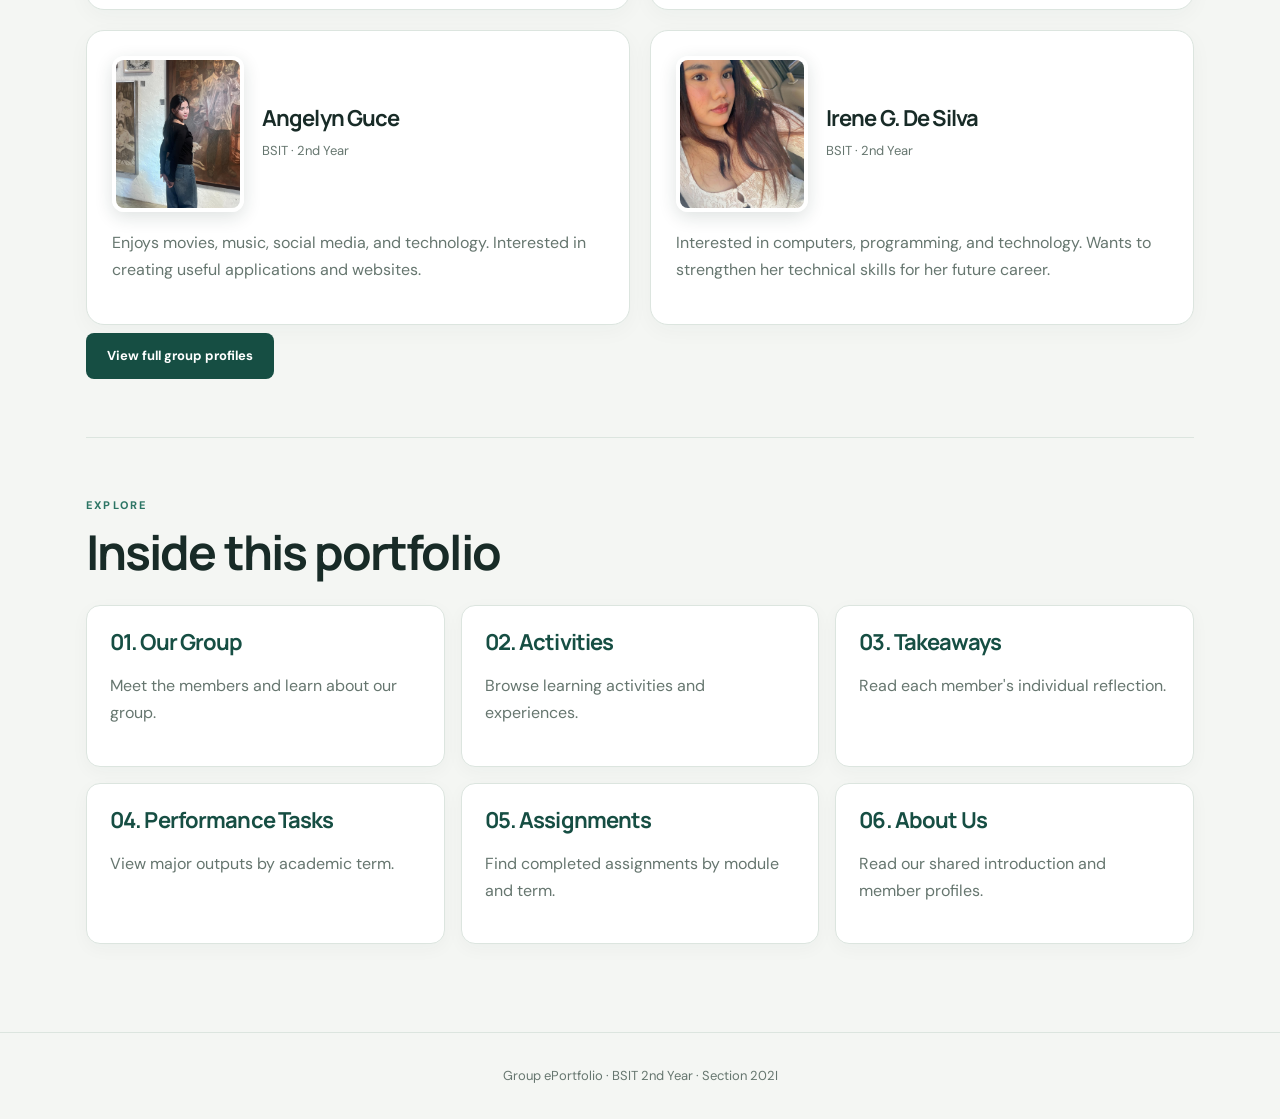
==== commit 8ad1dc52: "Add files via upload" ====
--- a/index.html
+++ b/index.html
@@ -1,7 +1,7 @@
 <!doctype html><html lang="en"><head><meta charset="utf-8"><meta name="viewport" content="width=device-width,initial-scale=1"><title>Home | Group ePortfolio</title><link rel="stylesheet" href="style.css"></head><body>
 <header><div class="nav"><a class="brand" href="index.html" style="text-decoration:none">GROUP ePORTFOLIO</a><nav><a class="active" href="index.html">Home</a><a class="" href="group.html">Our Group</a><a class="" href="activities.html">Activities</a><a class="" href="takeaways.html">Takeaways</a><a class="" href="performance.html">Performance Tasks</a><a class="" href="assignments.html">Assignments</a></nav></div></header>
 <main>
-<div class="hero"><div><div class="eyebrow">TECHTALK · BSIT · 2nd Year · Section 202I</div><h1>TechTalk:<br>Our learning journey.</h1><p class="lead">A shared space documenting our experiences, academic work, and growth throughout the semester.</p><a class="btn" href="group.html">Meet our group</a><a class="btn alt" href="activities.html">Explore our work</a></div><div class="art">TechTalk<br>Learn.<br>Create.<br>Grow together.</div></div>
+<div class="hero"><div><div class="eyebrow">TECHTALK · BSIT · 2nd Year · Section 202I</div><h1>TechTalk:<br>Our learning journey.</h1><p class="lead">A shared space documenting our experiences, academic work, and growth throughout the semester.</p><a class="btn" href="group.html">Meet our group</a><a class="btn alt" href="activities.html">Explore our work</a></div><div class="art"><span style="font-size:12px;letter-spacing:.22em;text-transform:uppercase;color:#d9e9df">A BSIT group ePortfolio</span><span>TechTalk</span><span style="font-size:25px;font-weight:500">Learn. Create. Grow together.</span></div></div>
 <section><div class="eyebrow">Welcome</div><h2>Welcome to TechTalk</h2><div class="card"><p>This ePortfolio brings together our group's background, learning experiences, performance tasks, assignments, and individual takeaways from the Prelim, Midterm, and Final Terms. Each section has its own page so visitors can explore our work clearly and easily.</p><p class="muted">Use the navigation above or the sections below to visit each part of our portfolio.</p></div></section>
 
 <section><div class="eyebrow">Meet the people behind TechTalk</div><h2>A little about our members</h2><p class="muted">Four BSIT students with different interests, working together and learning more about technology.</p><div class="grid">
--- a/style.css
+++ b/style.css
@@ -1,21 +1,26 @@
 
-:root{--bg:#f6f5ef;--ink:#26352e;--muted:#69766e;--green:#405b49;--sage:#dce5d8;--line:#e2e5dc;--card:#fffefa}
-*{box-sizing:border-box}html{scroll-behavior:smooth}body{margin:0;background:var(--bg);color:var(--ink);font:16px/1.65 Arial,sans-serif}
-header{position:sticky;top:0;z-index:5;background:#f6f5eff2;backdrop-filter:blur(10px);border-bottom:1px solid var(--line)}
-.nav{max-width:1120px;margin:auto;padding:15px 24px;display:flex;justify-content:space-between;align-items:center;gap:22px;flex-wrap:wrap}
-.brand{font-weight:800;letter-spacing:.1em;color:var(--green)}nav{display:flex;gap:18px;flex-wrap:wrap}nav a{font-size:14px;color:var(--muted);text-decoration:none}nav a:hover,nav a.active{color:var(--green);font-weight:bold}
-main{max-width:1120px;margin:auto;padding:0 24px}.hero{padding:82px 0 68px;display:grid;grid-template-columns:1.2fr .8fr;gap:36px;align-items:center}
-.eyebrow{font-size:12px;text-transform:uppercase;letter-spacing:.17em;font-weight:bold;color:var(--green)}
-h1,h2,h3{font-family:Georgia,serif;font-weight:normal}h1{font-size:clamp(48px,7vw,82px);line-height:1.02;margin:15px 0}h2{font-size:clamp(34px,5vw,48px);line-height:1.1;margin:10px 0 24px}h3{font-size:25px;margin:0 0 8px}
-.lead{font-size:19px;color:var(--muted);max-width:620px}.art{min-height:285px;border-radius:26px;background:linear-gradient(140deg,#dce5d8,#aebfae);padding:30px;display:flex;align-items:end;font:38px/1.12 Georgia;color:#294235}
-.btn{display:inline-block;background:var(--green);color:white;text-decoration:none;padding:12px 20px;border-radius:30px;margin:8px 8px 0 0;font-size:14px}.btn.alt{background:transparent;color:var(--green);border:1px solid #9cab9b}
-section{padding:54px 0;border-top:1px solid var(--line)}.card,.term{background:var(--card);border:1px solid var(--line);border-radius:18px;padding:24px}
+@import url('https://fonts.googleapis.com/css2?family=DM+Sans:wght@400;500;600;700&family=Manrope:wght@400;500;600;700;800&display=swap');
+:root{--bg:#f4f6f3;--paper:#fff;--ink:#182b27;--muted:#66766f;--green:#164e43;--green2:#2c7564;--mint:#dcece5;--line:#dce5df;--gold:#d4a95f;--shadow:0 16px 42px rgba(23,53,43,.08)}
+*{box-sizing:border-box}html{scroll-behavior:smooth}body{margin:0;background:var(--bg);color:var(--ink);font:16px/1.7 'DM Sans',Arial,sans-serif}
+header{position:sticky;top:0;z-index:20;background:rgba(250,252,249,.92);backdrop-filter:blur(16px);border-bottom:1px solid var(--line)}
+.nav{max-width:1160px;margin:auto;padding:15px 26px;display:flex;justify-content:space-between;align-items:center;gap:24px;flex-wrap:wrap}
+.brand{font:800 15px 'Manrope',sans-serif;letter-spacing:.16em;color:var(--green);text-decoration:none}
+nav{display:flex;gap:20px;flex-wrap:wrap}nav a{font-size:13px;font-weight:600;color:var(--muted);text-decoration:none;padding:7px 0;border-bottom:2px solid transparent}nav a:hover,nav a.active{color:var(--green);border-color:var(--gold)}
+main{max-width:1160px;margin:auto;padding:0 26px}
+.hero{padding:88px 0 76px;display:grid;grid-template-columns:1.15fr .85fr;gap:46px;align-items:center;position:relative}
+.eyebrow{font-size:11px;text-transform:uppercase;letter-spacing:.2em;font-weight:800;color:var(--green2)}
+h1,h2,h3{font-family:'Manrope',sans-serif;font-weight:700;letter-spacing:-.04em}h1{font-size:clamp(48px,7vw,88px);line-height:1.02;margin:16px 0 20px;color:var(--green)}h2{font-size:clamp(32px,4.6vw,48px);line-height:1.12;margin:10px 0 26px}h3{font-size:22px;line-height:1.25;margin:0 0 8px}
+.lead{font-size:19px;color:var(--muted);max-width:630px}.art{min-height:340px;border-radius:30px;background:linear-gradient(145deg,#123e36,#236e5c 60%,#8eb4a0);padding:38px;display:flex;flex-direction:column;justify-content:end;color:white;font:700 43px/1.08 'Manrope',sans-serif;box-shadow:var(--shadow);position:relative;overflow:hidden}
+.art:before,.art:after{content:"";position:absolute;border:1px solid rgba(255,255,255,.22);border-radius:50%;width:310px;height:310px;right:-90px;top:-95px}.art:after{width:210px;height:210px;right:-42px;top:-45px}.art{isolation:isolate}.art>*{position:relative}
+.btn{display:inline-block;background:var(--green);color:white;text-decoration:none;padding:12px 21px;border-radius:8px;margin:8px 8px 0 0;font-size:13px;font-weight:700;transition:.2s}.btn:hover{background:var(--green2);transform:translateY(-2px)}.btn.alt{background:transparent;color:var(--green);border:1px solid #9eb5a9}
+section{padding:58px 0;border-top:1px solid var(--line)}.card,.term{background:var(--paper);border:1px solid var(--line);border-radius:18px;padding:25px;box-shadow:0 6px 22px rgba(23,53,43,.035)}
 .grid{display:grid;grid-template-columns:repeat(2,1fr);gap:20px}.grid.two{grid-template-columns:repeat(2,1fr)}
-.memberhead{display:flex;align-items:center;gap:16px;margin-bottom:16px}.avatar{width:118px;height:138px;border-radius:12px;object-fit:cover;object-position:center;border:2px solid white;box-shadow:0 2px 10px #26352e1a;flex-shrink:0}
-.meta,.small{font-size:13px;color:var(--muted)}.tag{display:inline-block;border:1px solid var(--line);border-radius:30px;padding:3px 10px;font-size:12px;margin:4px;color:var(--green)}
-.muted{color:var(--muted)}.placeholder{border:1px dashed #b9c5b5;background:#f2f3ec;border-radius:12px;padding:15px;color:var(--muted);font-size:14px;margin-top:12px}
-.page-intro{padding:58px 0 35px}.page-intro p{color:var(--muted);max-width:720px;font-size:17px}
-.term h3{font-size:30px;margin:8px 0}.take p{font-size:14px;color:var(--muted)}
+.memberhead{display:flex;align-items:center;gap:18px;margin-bottom:17px}.avatar{width:132px;height:156px;border-radius:12px;object-fit:cover;object-position:center;border:4px solid white;box-shadow:0 5px 18px rgba(23,53,43,.14);flex-shrink:0}
+.meta,.small{font-size:13px;color:var(--muted)}.tag{display:inline-block;background:var(--mint);border:1px solid #c7ddd2;border-radius:5px;padding:4px 10px;font-size:11px;font-weight:700;margin:4px;color:var(--green)}
+.muted{color:var(--muted)}.placeholder{border:1px dashed #a9bdb1;background:#f3f7f4;border-radius:12px;padding:15px;color:var(--muted);font-size:14px;margin-top:12px}
+.page-intro{padding:66px 0 40px;position:relative}.page-intro h1{font-size:clamp(44px,6vw,68px)}.page-intro p{color:var(--muted);max-width:740px;font-size:17px}
+.term h3{font-size:29px;margin:8px 0 18px}.take p{font-size:14px;color:var(--muted)}
+.activity-item{padding:17px 0;border-top:1px solid var(--line)}.activity-item:first-of-type{border-top:0}
+.quicklinks{display:grid;grid-template-columns:repeat(3,1fr);gap:16px}.quicklinks a{display:block;text-decoration:none;color:var(--ink);background:var(--paper);border:1px solid var(--line);border-radius:14px;padding:23px;transition:.2s;box-shadow:0 5px 18px rgba(23,53,43,.035)}.quicklinks a:hover{border-color:#88a99a;transform:translateY(-3px);box-shadow:var(--shadow)}.quicklinks h3{color:var(--green)}
 footer{text-align:center;border-top:1px solid var(--line);padding:32px 20px;color:var(--muted);font-size:13px;margin-top:30px}
-.quicklinks{display:grid;grid-template-columns:repeat(3,1fr);gap:16px}.quicklinks a{display:block;text-decoration:none;color:var(--ink);background:var(--card);border:1px solid var(--line);border-radius:17px;padding:22px}.quicklinks a:hover{border-color:#9cab9b;transform:translateY(-2px)}
-@media(max-width:760px){.hero{grid-template-columns:1fr;padding:55px 0}.grid,.grid.two,.quicklinks{grid-template-columns:1fr}.avatar{width:104px;height:124px}.nav{display:block}nav{margin-top:12px;gap:12px}}
+@media(max-width:760px){.hero{grid-template-columns:1fr;padding:55px 0}.grid,.grid.two,.quicklinks{grid-template-columns:1fr}.avatar{width:108px;height:130px}.nav{display:block}nav{margin-top:12px;gap:13px}.art{min-height:230px;font-size:34px}}
